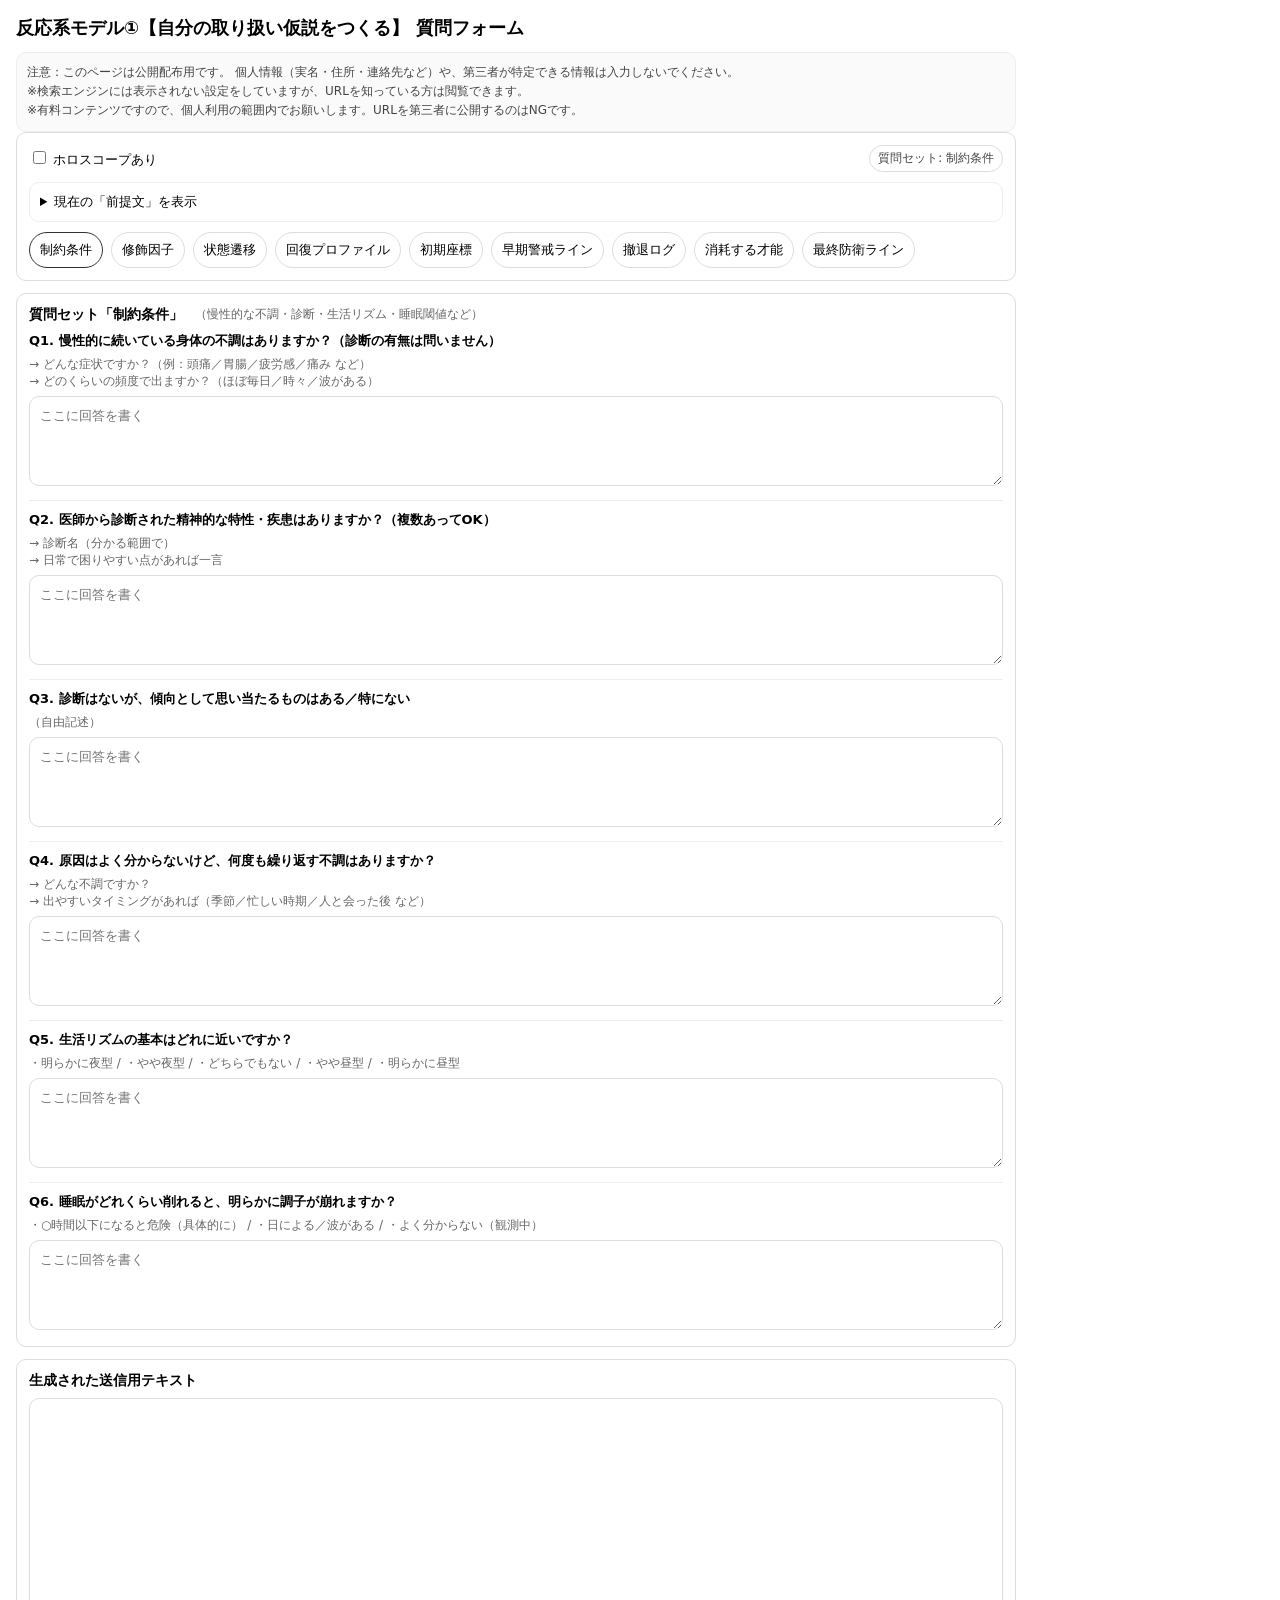
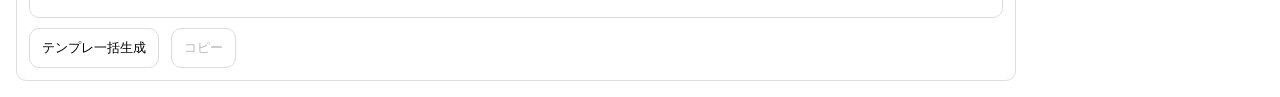
==== index.html @ 3e5364a0 "Add files via upload" ====
<!doctype html>
<html lang="ja">


<head>
  <meta charset="utf-8" />
  <meta name="viewport" content="width=device-width, initial-scale=1" />
  <title>反応系モデル フォーム</title>

<!-- 検索除け（検索エンジン向け） -->
<meta name="robots" content="noindex, nofollow, noarchive, nosnippet, noimageindex">
<meta name="googlebot" content="noindex, nofollow, noarchive, nosnippet, noimageindex">
<meta name="bingbot" content="noindex, nofollow, noarchive, nosnippet, noimageindex">


  <style>

.notice {
  border: 1px solid #eee;
  border-radius: 10px;
  padding: 10px;
  background: #fafafa;
  font-size: 12px;
  line-height: 1.6;
  color: #444;
}
.notice strong { font-weight: 700; }

    :root { font-family: system-ui, -apple-system, Segoe UI, Roboto, "Noto Sans JP", sans-serif; }
    body { margin: 16px; max-width: 1000px; }
    h1 { font-size: 18px; margin: 0 0 12px; }
    .card { border: 1px solid #ddd; border-radius: 10px; padding: 12px; margin-bottom: 12px; }
    .row { display: flex; gap: 12px; flex-wrap: wrap; align-items: center; }
    .right { margin-left: auto; display: flex; gap: 8px; align-items: center; }
    .btn {
      border: 1px solid #ddd; background: #fff; padding: 10px 12px; border-radius: 10px;
      cursor: pointer; font-size: 13px;
    }
    .btn:active { transform: translateY(1px); }
    .muted { color: #666; font-size: 12px; }
    .tabs { display: flex; gap: 8px; flex-wrap: wrap; margin-top: 10px; }
    .tab {
      border: 1px solid #ddd; background: #fff; padding: 8px 10px; border-radius: 999px;
      cursor: pointer; user-select: none; font-size: 13px;
    }
    .tab[aria-selected="true"] { border-color: #333; }
    textarea, pre {
      width: 100%; box-sizing: border-box; border: 1px solid #ddd; border-radius: 10px;
      padding: 10px; font-size: 13px; line-height: 1.5;
    }
    textarea { min-height: 90px; resize: vertical; }
    pre { margin: 0; white-space: pre-wrap; word-break: break-word; min-height: 220px; }
    .q { border-top: 1px solid #eee; padding-top: 10px; margin-top: 10px; }
    .q:first-child { border-top: none; padding-top: 0; margin-top: 0; }
    .q-title { font-size: 13px; font-weight: 600; margin-bottom: 6px; }
    .q-hint { font-size: 12px; color: #666; margin: 0 0 6px; white-space: pre-wrap; }
    .pill { font-size: 12px; padding: 4px 8px; border: 1px solid #ddd; border-radius: 999px; color: #444; }
    details { border: 1px solid #eee; border-radius: 10px; padding: 10px; }
    summary { cursor: pointer; font-size: 13px; }
  </style>
</head>


<body>
  <h1>反応系モデル①【自分の取り扱い仮説をつくる】 質問フォーム</h1>

<div class="notice">
  注意：このページは公開配布用です。
  個人情報（実名・住所・連絡先など）や、第三者が特定できる情報は入力しないでください。
  <br>
  ※検索エンジンには表示されない設定をしていますが、URLを知っている方は閲覧できます。
  <br>
  ※有料コンテンツですので、個人利用の範囲内でお願いします。URLを第三者に公開するのはNGです。
</div>

  <!-- Top controls -->
  <div class="card">
    <div class="row">
      <label style="font-size:13px;">
        <input type="checkbox" id="hasHoroscope" />
        ホロスコープあり
      </label>

      <div class="right">
        <span class="pill" id="activeTabPill">-</span>
      </div>
    </div>

    <details style="margin-top:10px;">
      <summary>現在の「前提文」を表示</summary>
      <pre id="introPreview" style="min-height:auto; margin-top:10px;"></pre>
    </details>

    <div id="horoscopeBox" style="margin-top:10px; display:none;">
      <div class="muted" style="margin-bottom:6px;">ホロスコープ情報（テキストでもOK。スクショがあるなら後で貼る前提でもOK）</div>
      <textarea id="horoscopeInput" placeholder="例：ホロスコープ画像あり（スクショを貼る） / 主要要素メモ など"></textarea>
    </div>

    <div class="tabs" id="tabs" role="tablist" aria-label="質問カテゴリ"></div>
  </div>

  <!-- Questions -->
  <div class="card">
    <div class="row" style="margin-bottom:8px;">
      <strong style="font-size:14px;" id="sectionTitle">質問</strong>
      <span class="muted" id="sectionDesc"></span>
    </div>
    <div id="questionArea"></div>
  </div>

  <!-- Output -->
  <div class="card">
    <div class="row" style="margin-bottom:8px;">
      <strong style="font-size:14px;">生成された送信用テキスト</strong>
      <span class="muted" id="status"></span>
    </div>
<pre id="output"></pre>

<div class="row" style="margin-top:10px;">
  <button class="btn" id="generateBtn">テンプレ一括生成</button>
  <button class="btn" id="copyBtn" disabled>コピー</button>
  </div>

  <script>
    // ===== Intro texts =====
    const INTRO_NO_HOROSCOPE =
`あなたは「反応系モデル」に基づく自己観察支援AIです。これは占い・診断・性格分類ではなく、人間を「反応系（神経系・思考・感情・身体を含むシステム）」として捉え、入力（刺激・状況）→消耗→回復の挙動を観測・言語化し、運用調整に役立てるための仮説ツールです。以下の情報から読み取れることを、平易な表現で、反応系構造モデルとしてまとめてください。`;

    const INTRO_WITH_HOROSCOPE =
`あなたは「反応系モデル」に基づく自己観察支援AIです。これは占い・診断・性格分類ではなく、人間を「反応系（神経系・思考・感情・身体を含むシステム）」として捉え、入力（刺激・状況）→消耗→回復の挙動を観測・言語化し、運用調整に役立てるための仮説ツールです。【ホロスコープの扱い】ホロスコープは「当て物」ではなく、反応系のプリセット（刺激の拾い方・回復の方向・過負荷ポイント）を仮説として読み取るための粗い地図です。以下の情報から読み取れることを、平易な表現で、反応系構造モデルとしてまとめてください。`;

    // ===== Question sets (fixed) =====
    // NOTE:
    // - 既存: 制約条件 / 修飾因子 / 状態遷移
    // - 追加: 回復プロファイル / 初期座標 / 撤退ログ / 消耗する才能 / 最終防衛ライン
    // - 早期警戒ラインは「拡張版」に置き換え（前の簡易版は消した）
    const SECTIONS = [
      {
        id: "constraints",
        label: "制約条件",
        desc: "慢性的な不調・診断・生活リズム・睡眠閾値など",
        questions: [
          { id: "c1", title: "慢性的に続いている身体の不調はありますか？（診断の有無は問いません）",
            hint: "→ どんな症状ですか？（例：頭痛／胃腸／疲労感／痛み など）\n→ どのくらいの頻度で出ますか？（ほぼ毎日／時々／波がある）" },
          { id: "c2", title: "医師から診断された精神的な特性・疾患はありますか？（複数あってOK）",
            hint: "→ 診断名（分かる範囲で）\n→ 日常で困りやすい点があれば一言" },
          { id: "c3", title: "診断はないが、傾向として思い当たるものはある／特にない",
            hint: "（自由記述）" },
          { id: "c4", title: "原因はよく分からないけど、何度も繰り返す不調はありますか？",
            hint: "→ どんな不調ですか？\n→ 出やすいタイミングがあれば（季節／忙しい時期／人と会った後 など）" },
          { id: "c5", title: "生活リズムの基本はどれに近いですか？",
            hint: "・明らかに夜型 / ・やや夜型 / ・どちらでもない / ・やや昼型 / ・明らかに昼型" },
          { id: "c6", title: "睡眠がどれくらい削れると、明らかに調子が崩れますか？",
            hint: "・○時間以下になると危険（具体的に） / ・日による／波がある / ・よく分からない（観測中）" }
        ]
      },
      {
        id: "modifiers",
        label: "修飾因子",
        desc: "服薬や刺激感受性、身体サイン、生活要素の影響など",
        questions: [
          { id: "m1", title: "服薬や治療を始めてから、はっきり変わった点はありますか？（あればいくつでも回答可）",
            hint: "睡眠が安定/乱れた、気分の上下が減った/増えた、思考が軽い/重い、感情が平坦/揺れやすい、身体がだるい/楽、その他" },
          { id: "m2", title: "「効いている感じ」はありますか？",
            hint: "・はっきりある / ・うっすらある / ・よくわからない / ・ない" },
          { id: "m3", title: "調子のいいとき、思考のスピードはどれに近いですか？",
            hint: "・かなり速い（止まらない／飛びすぎる） / ・ちょうどいい / ・遅め（考えるのが重い） / ・波が大きい（速い日と遅い日の差が激しい）" },
          { id: "m4", title: "思考が速すぎる or 遅すぎるとき、困ることはありますか？（あれば具体的に）",
            hint: "（自由記述）" },
          { id: "m5", title: "普段の感情の振れ幅は、どれに近いですか？",
            hint: "・小さい（安定／平坦） / ・中くらい / ・大きい（嬉しい・つらいが極端） / ・時期によって全然違う" },
          { id: "m6", title: "感情が「出なさすぎる」「出すぎる」と感じるのはどんなときですか？",
            hint: "（自由記述）" },
          { id: "m7", title: "以下の刺激に対して、普段どう感じやすいですか？（しんどくなりやすいものを残してください）",
            hint: "音 / 光 / 人の気配 / 視線 / 匂い / 触覚（服・肌触りなど） / 特にない／日による" },
          { id: "m8", title: "刺激に敏感になるのは、どんな状態のときですか？（疲れている／睡眠不足／人と会った後 など）",
            hint: "（自由記述）" },
          { id: "m9", title: "不調のサインは、最初どこに出やすいですか？",
            hint: "頭（重い・ぼーっとする）/ 胃腸 / 呼吸 / 肩 / 首 / 全身のだるさ / その他" },
          { id: "m10", title: "「今日は危ないな」と気づく身体サインがあれば教えてください。",
            hint: "（自由記述）" },
          { id: "m11", title: "明らかに調子が変わるものはありますか？（食事・運動・休養）",
            hint:
`食事：食べないと壊れる / 食べすぎると重い / 特定の食べ物で変わる / あまり関係ない
運動：少し動くと回復 / 動くと消耗 / 波がある / していない
休養：寝れば戻る / 寝ても戻らない / 寝すぎると崩れる / 時間より質が大事` }
        ]
      },
      {
        id: "transitions",
        label: "状態遷移",
        desc: "前提が変わった出来事、緊張状態、手放した役割など",
        questions: [
          { id: "t1", title: "引越し・転職・部署異動・人間関係の大きな変化など、生活や仕事の前提が変わった出来事はありましたか？（私生活／仕事どちらでも、複数あってもOK）",
            hint: "（自由記述）" },
          { id: "t2", title: "ある時期、責任・期待・判断の多さ・緊張状態などで、「考えるだけで消耗する」「気が休まらない」と感じる状態はありましたか？",
            hint: "（自由記述）" },
          { id: "t3", title: "睡眠不足・疲労・体力低下・体調不良など、身体のコンディションが明らかに落ちていた時期はありましたか？",
            hint: "（自由記述）" },
          { id: "t4", title: "病気や体力の変化をきっかけに、「これはもう続けられない」「やらなくていい」と手放した役割や立場はありますか？",
            hint: "（自由記述）" },
          { id: "t5", title: "「気合や根性で何とかする」やり方が、急に・または徐々に通用しなくなったと感じた時期はありますか？",
            hint: "（自由記述）" }
        ]
      },

      // ===== Added sections =====
      {
        id: "recovery_profile",
        label: "回復プロファイル",
        desc: "「戻った」瞬間の再現条件と反動まで",
        questions: [
          { id: "rp1", title: "人生で「一番、ちゃんと持ち直した」と感じた瞬間はいつ頃ですか？年齢や時期はだいたいでOKです。",
            hint: "「完全回復」ではなく「戻ったな」でOK" },
          { id: "rp2", title: "そのとき、何が起きていましたか？具体的な出来事を書いてください。",
            hint: "箇条書きでもOK（例：仕事を辞めた／誰かと話した／一人で没頭／環境が変わった）" },
          { id: "rp3", title: "今振り返ってみて、「一番効いていた」と思う要素はどれですか？",
            hint: "例：刺激（音楽・舞台・自然・創作など）／環境（場所・時間帯・静けさ）／行為（作る／観る／動く／休む）／人との関わり方（誰かがいた／いなかった）" },
          { id: "rp4", title: "その回復感は、どれくらい続きましたか？体感でOKです。",
            hint: "例：数時間／半日／数日／数週間／もっと長く" },
          { id: "rp5", title: "そのとき、他人は関わっていましたか？一番近いものを選んでください。",
            hint: "完全に一人／そばに人はいたが関わりは薄かった／誰かと深く関わっていた" },
          { id: "rp6", title: "お金・評価・締切などは絡んでいましたか？",
            hint: "例：お金を払った／もらった、評価される状況だった、期限や締切があった、まったく関係なかった" },
          { id: "rp7", title: "今、同じ条件をもう一度つくれそうですか？",
            hint: "またできそうな要素／難しそうな要素を分けて（「一部だけならできそう」でもOK）" },
          { id: "rp8", title: "その後、反動はありましたか？あれば、どんな形だったか教えてください。",
            hint: "（自由記述）" }
        ]
      },
      {
        id: "initial_coordinates",
        label: "初期座標",
        desc: "素の快適座標の手がかり",
        questions: [
          { id: "ic1", title: "幼少期に「一人で没頭していたもの」はなんですか？",
            hint: "（自由記述）" },
          { id: "ic2", title: "今でも理由なく惹かれる色・時間帯はなんですか？",
            hint: "色 / 時間帯（朝・夕・深夜など）を分けてもOK" }
        ]
      },
      {
        id: "early_warning",
        label: "早期警戒ライン",
        desc: "最初にしんどい刺激と、最初の身体症状",
        questions: [
          { id: "ew1", title: "どんな刺激が一番先にしんどくなりますか？",
            hint: "例：人の期待／予定／物音／感情の起伏 など" },
          { id: "ew2", title: "体のどこに最初に症状が出ますか？",
            hint: "例：胃／頭／皮膚／呼吸 など" }
        ]
      },
      {
        id: "retreat_log",
        label: "撤退ログ",
        desc: "距離を置いて楽になったもの、役割の解除",
        questions: [
          { id: "rl1", title: "以前は続けていたけれど、やめた（距離を置いた）ことで楽になったことはありますか？（複数可／思いつく範囲で）",
            hint:
`例：仕事／業務内容／趣味／創作活動／人付き合い／コミュニティ／生活習慣（働き方・時間帯など）／その他（自由記述）
・特に思い当たらない` },
          { id: "rl2", title: "やめた直後、またはしばらくしてどんな点が楽になりましたか？（体・気分・思考 など）",
            hint: "（自由記述）" },
          { id: "rl3", title: "「期待されなくなって、正直ほっとした」と感じた役割や立場はありますか？",
            hint: "ある→どんな期待・役割？（例：頼られ役／まとめ役／専門家ポジション など）／うっすら思い当たる／特にない" },
          { id: "rl4", title: "「これは向いてないかもしれない」と認めた瞬間はありましたか？（できなくなった、ではなく認識が変わった瞬間）",
            hint: "ある／ない → きっかけ（体調／環境／出来事など）・具体的に／まだ分からない" }
        ]
      },
      {
        id: "draining_talents",
        label: "消耗する才能",
        desc: "楽しいのに燃え尽きる領域、期待の重さ",
        questions: [
          { id: "dt1", title: "やっている間は楽しいけれど、長く続けると疲れ切ってしまうものはありますか？（複数可）",
            hint:
`例：創作・表現（文章・絵・音楽など）／調べ物／考えること／人と深く話す／相談に乗る／企画・アイデア出し／集中して一気に仕上げる作業／その他
・特に思い当たらない → 「○時間くらいが限界かも」` },
          { id: "dt2", title: "周りからは「得意だね」「向いてるね」と言われるけれど、終わったあとにあまり回復感が残らないものはありますか？",
            hint: "ある→どんなこと？（ざっくり・複数OK）／特にない／分からない" },
          { id: "dt3", title: "褒められたり、期待されたりすると、逆に重く感じることはありますか？（近いものを選んで補足OK）",
            hint:
`「次も同じレベルを求められる」と感じる／見られている意識で緊張／自分のペースでできなくなる／義務や役割に変わった気がする／特にない・むしろ嬉しい／その他` }
        ]
      },
      {
        id: "final_defense",
        label: "最終防衛ライン",
        desc: "本能的NO、無視した時の破綻パターン、黄色信号",
        questions: [
          { id: "fd1", title: "これまでの経験で、「これは無理だった」「本能的に拒否が出た」と感じた場面はありますか？（複数可）",
            hint:
`例：価値観や考え方を否定・矯正された／役割や責任を一方的に押し付けられた／ペース（時間・量・頻度）を乱された／身体や感情の領域に踏み込まれた／その他
→ 「この手の状況はダメかも」という傾向があれば追記` },
          { id: "fd2", title: "そのNOを無視して続けた場合、あとからどんなことが起きやすいですか？（当てはまるものを選んで補足OK）",
            hint:
`急に動けなくなる／何もしたくなくなる
感情が爆発する／強い怒りが出る
ぼーっとする／現実感が薄れる
気分が落ち込み、自己否定が強くなる
その場や関係から衝動的に離れたくなる
体調を崩す（頭痛・胃腸・不眠など）
その他（自由記述）` },
          { id: "fd3", title: "振り返ると、「これは黄色信号だったな」と思える前兆はありますか？（怒る・壊れる直前のサイン）",
            hint:
`言葉が極端に減る／逆に止まらなくなる
頭がぐるぐるする／思考が一点に固まる
体がこわばる／呼吸が浅くなる
些細なことでイラッとする
急に冷める／どうでもよくなる
特に思い当たらない
その他（自由記述）` }
        ]
      }
    ];

    // ===== DOM =====
    const hasHoroscopeEl = document.getElementById("hasHoroscope");
    const horoscopeBoxEl = document.getElementById("horoscopeBox");
    const horoscopeInputEl = document.getElementById("horoscopeInput");
    const introPreviewEl = document.getElementById("introPreview");

    const tabsEl = document.getElementById("tabs");
    const activeTabPillEl = document.getElementById("activeTabPill");
    const sectionTitleEl = document.getElementById("sectionTitle");
    const sectionDescEl = document.getElementById("sectionDesc");
    const questionAreaEl = document.getElementById("questionArea");

    const generateBtn = document.getElementById("generateBtn");
    const copyBtn = document.getElementById("copyBtn");
    const outputEl = document.getElementById("output");
    const statusEl = document.getElementById("status");

    // ===== State =====
    let activeSectionId = SECTIONS[0].id;
    const answers = {}; // key: questionId -> text

    // ===== Helpers =====
    function setStatus(msg) {
      statusEl.textContent = msg ? `・${msg}` : "";
    }

    function getIntroText() {
      return hasHoroscopeEl.checked ? INTRO_WITH_HOROSCOPE : INTRO_NO_HOROSCOPE;
    }

    function getActiveSection() {
      return SECTIONS.find(s => s.id === activeSectionId) || SECTIONS[0];
    }

    function renderIntroPreview() {
      introPreviewEl.textContent = getIntroText();
    }

    function renderTabs() {
      tabsEl.innerHTML = "";
      SECTIONS.forEach(sec => {
        const b = document.createElement("button");
        b.type = "button";
        b.className = "tab";
        b.role = "tab";
        b.textContent = sec.label;
        b.setAttribute("aria-selected", String(sec.id === activeSectionId));
        b.addEventListener("click", () => {
          activeSectionId = sec.id;
          renderTabs();
          renderQuestions();
        });
        tabsEl.appendChild(b);
      });
      activeTabPillEl.textContent = `質問セット: ${getActiveSection().label}`;
    }

    function renderQuestions() {
      const sec = getActiveSection();
      sectionTitleEl.textContent = `質問セット「${sec.label}」`;
      sectionDescEl.textContent = sec.desc ? `（${sec.desc}）` : "";

      questionAreaEl.innerHTML = "";
      sec.questions.forEach((q, idx) => {
        const wrap = document.createElement("div");
        wrap.className = "q";

        const title = document.createElement("div");
        title.className = "q-title";
        title.textContent = `Q${idx + 1}. ${q.title}`;

        const hint = document.createElement("p");
        hint.className = "q-hint";
        hint.textContent = q.hint || "";

        const ta = document.createElement("textarea");
        ta.placeholder = "ここに回答を書く";
        ta.value = answers[q.id] || "";
        ta.addEventListener("input", () => {
          answers[q.id] = ta.value;
        });

        wrap.appendChild(title);
        if (q.hint) wrap.appendChild(hint);
        wrap.appendChild(ta);

        questionAreaEl.appendChild(wrap);
      });
      setStatus("");
    }

    function collectAllQA() {
      const blocks = [];
      SECTIONS.forEach(sec => {
        blocks.push(`【${sec.label}】`);
        sec.questions.forEach((q, i) => {
          const a = (answers[q.id] || "").trim();
          blocks.push(`Q${i + 1}. ${q.title}`);
          if (q.hint) blocks.push(`（補足）${q.hint}`);
          blocks.push(`A. ${a || "（未入力）"}`);
          blocks.push("");
        });
        blocks.push("");
      });
      return blocks.join("\n").trim();
    }

    function buildFinalPrompt() {
      const intro = getIntroText();
      const horoscopePart = hasHoroscopeEl.checked
        ? `\n\n【ホロスコープ情報】\n${(horoscopeInputEl.value || "").trim() || "（未入力）"}`
        : "";

      const qa = collectAllQA();
      return `${intro}${horoscopePart}\n\n【質問と回答】\n${qa}`;
    }

    // ===== Events =====
    hasHoroscopeEl.addEventListener("change", () => {
      horoscopeBoxEl.style.display = hasHoroscopeEl.checked ? "block" : "none";
      renderIntroPreview();
    });

    generateBtn.addEventListener("click", () => {
      const text = buildFinalPrompt();
      outputEl.textContent = text;
      copyBtn.disabled = !text.trim();
      setStatus("生成しました");
    });

    copyBtn.addEventListener("click", async () => {
      const text = outputEl.textContent || "";
      if (!text.trim()) return;

      try {
        await navigator.clipboard.writeText(text);
        setStatus("コピーしました");
      } catch (e) {
        const ta = document.createElement("textarea");
        ta.value = text;
        document.body.appendChild(ta);
        ta.select();
        document.execCommand("copy");
        document.body.removeChild(ta);
        setStatus("コピーしました（フォールバック）");
      }
    });

    // ===== Init =====
    renderIntroPreview();
    renderTabs();
    renderQuestions();
    horoscopeBoxEl.style.display = "none";
  </script>
</body>
</html>
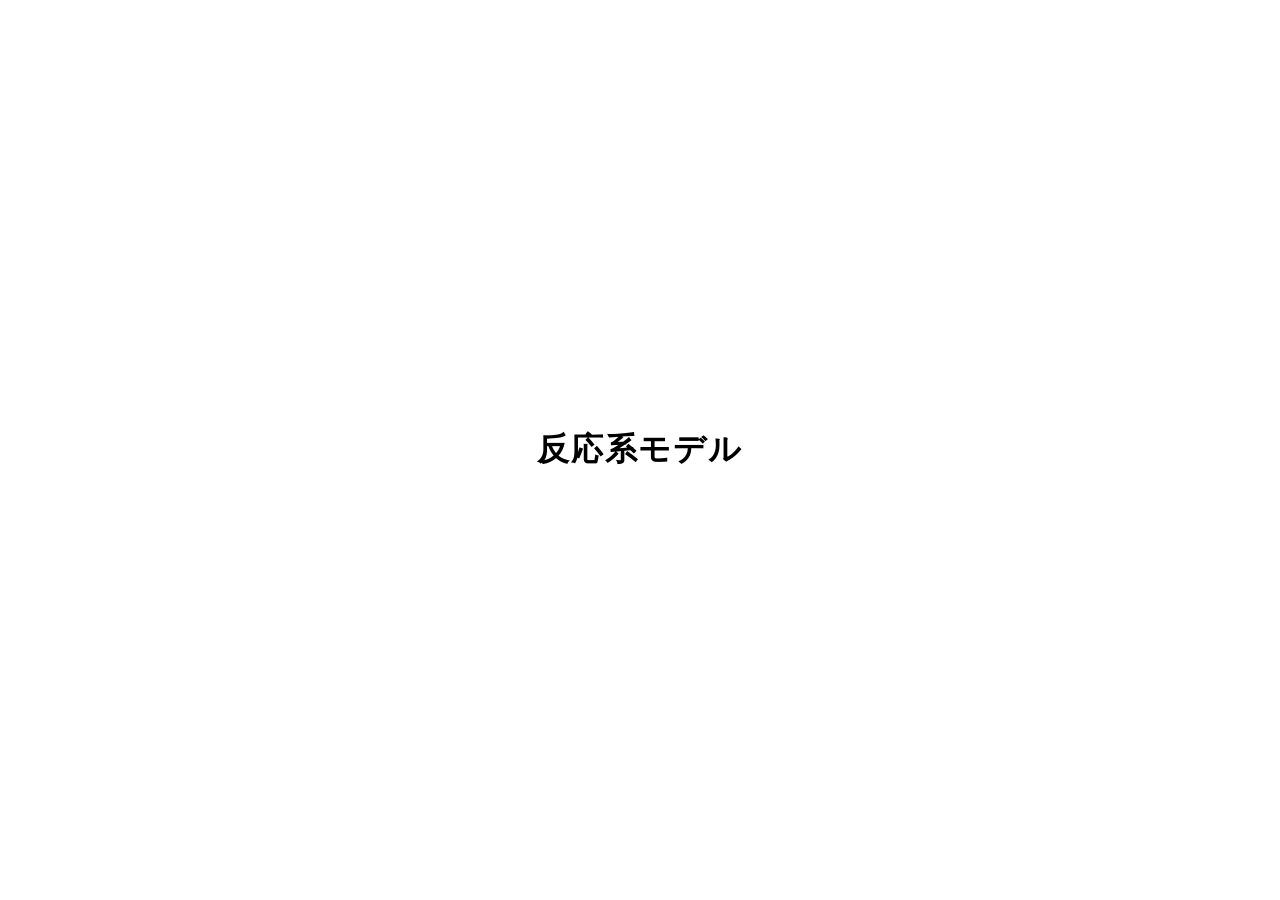
==== commit 80ca5389: "Update index.html" ====
--- a/index.html
+++ b/index.html
@@ -1,472 +1,22 @@
 <!doctype html>
 <html lang="ja">
-
-
 <head>
   <meta charset="utf-8" />
   <meta name="viewport" content="width=device-width, initial-scale=1" />
-  <title>反応系モデル フォーム</title>
+  <title>反応系モデル</title>
 
-<!-- 検索除け（検索エンジン向け） -->
-<meta name="robots" content="noindex, nofollow, noarchive, nosnippet, noimageindex">
-<meta name="googlebot" content="noindex, nofollow, noarchive, nosnippet, noimageindex">
-<meta name="bingbot" content="noindex, nofollow, noarchive, nosnippet, noimageindex">
-
+  <!-- 検索除け（検索エンジン向け） -->
+  <meta name="robots" content="noindex, nofollow, noarchive, nosnippet, noimageindex">
+  <meta name="googlebot" content="noindex, nofollow, noarchive, nosnippet, noimageindex">
+  <meta name="bingbot" content="noindex, nofollow, noarchive, nosnippet, noimageindex">
 
   <style>
-
-.notice {
-  border: 1px solid #eee;
-  border-radius: 10px;
-  padding: 10px;
-  background: #fafafa;
-  font-size: 12px;
-  line-height: 1.6;
-  color: #444;
-}
-.notice strong { font-weight: 700; }
-
     :root { font-family: system-ui, -apple-system, Segoe UI, Roboto, "Noto Sans JP", sans-serif; }
-    body { margin: 16px; max-width: 1000px; }
-    h1 { font-size: 18px; margin: 0 0 12px; }
-    .card { border: 1px solid #ddd; border-radius: 10px; padding: 12px; margin-bottom: 12px; }
-    .row { display: flex; gap: 12px; flex-wrap: wrap; align-items: center; }
-    .right { margin-left: auto; display: flex; gap: 8px; align-items: center; }
-    .btn {
-      border: 1px solid #ddd; background: #fff; padding: 10px 12px; border-radius: 10px;
-      cursor: pointer; font-size: 13px;
-    }
-    .btn:active { transform: translateY(1px); }
-    .muted { color: #666; font-size: 12px; }
-    .tabs { display: flex; gap: 8px; flex-wrap: wrap; margin-top: 10px; }
-    .tab {
-      border: 1px solid #ddd; background: #fff; padding: 8px 10px; border-radius: 999px;
-      cursor: pointer; user-select: none; font-size: 13px;
-    }
-    .tab[aria-selected="true"] { border-color: #333; }
-    textarea, pre {
-      width: 100%; box-sizing: border-box; border: 1px solid #ddd; border-radius: 10px;
-      padding: 10px; font-size: 13px; line-height: 1.5;
-    }
-    textarea { min-height: 90px; resize: vertical; }
-    pre { margin: 0; white-space: pre-wrap; word-break: break-word; min-height: 220px; }
-    .q { border-top: 1px solid #eee; padding-top: 10px; margin-top: 10px; }
-    .q:first-child { border-top: none; padding-top: 0; margin-top: 0; }
-    .q-title { font-size: 13px; font-weight: 600; margin-bottom: 6px; }
-    .q-hint { font-size: 12px; color: #666; margin: 0 0 6px; white-space: pre-wrap; }
-    .pill { font-size: 12px; padding: 4px 8px; border: 1px solid #ddd; border-radius: 999px; color: #444; }
-    details { border: 1px solid #eee; border-radius: 10px; padding: 10px; }
-    summary { cursor: pointer; font-size: 13px; }
+    body { margin: 0; min-height: 100vh; display: grid; place-items: center; }
+    h1 { margin: 0; font-size: 32px; letter-spacing: 0.06em; }
   </style>
 </head>
-
-
 <body>
-  <h1>反応系モデル①【自分の取り扱い仮説をつくる】 質問フォーム</h1>
-
-<div class="notice">
-  注意：このページは公開配布用です。
-  個人情報（実名・住所・連絡先など）や、第三者が特定できる情報は入力しないでください。
-  <br>
-  ※検索エンジンには表示されない設定をしていますが、URLを知っている方は閲覧できます。
-  <br>
-  ※有料コンテンツですので、個人利用の範囲内でお願いします。URLを第三者に公開するのはNGです。
-</div>
-
-  <!-- Top controls -->
-  <div class="card">
-    <div class="row">
-      <label style="font-size:13px;">
-        <input type="checkbox" id="hasHoroscope" />
-        ホロスコープあり
-      </label>
-
-      <div class="right">
-        <span class="pill" id="activeTabPill">-</span>
-      </div>
-    </div>
-
-    <details style="margin-top:10px;">
-      <summary>現在の「前提文」を表示</summary>
-      <pre id="introPreview" style="min-height:auto; margin-top:10px;"></pre>
-    </details>
-
-    <div id="horoscopeBox" style="margin-top:10px; display:none;">
-      <div class="muted" style="margin-bottom:6px;">ホロスコープ情報（テキストでもOK。スクショがあるなら後で貼る前提でもOK）</div>
-      <textarea id="horoscopeInput" placeholder="例：ホロスコープ画像あり（スクショを貼る） / 主要要素メモ など"></textarea>
-    </div>
-
-    <div class="tabs" id="tabs" role="tablist" aria-label="質問カテゴリ"></div>
-  </div>
-
-  <!-- Questions -->
-  <div class="card">
-    <div class="row" style="margin-bottom:8px;">
-      <strong style="font-size:14px;" id="sectionTitle">質問</strong>
-      <span class="muted" id="sectionDesc"></span>
-    </div>
-    <div id="questionArea"></div>
-  </div>
-
-  <!-- Output -->
-  <div class="card">
-    <div class="row" style="margin-bottom:8px;">
-      <strong style="font-size:14px;">生成された送信用テキスト</strong>
-      <span class="muted" id="status"></span>
-    </div>
-<pre id="output"></pre>
-
-<div class="row" style="margin-top:10px;">
-  <button class="btn" id="generateBtn">テンプレ一括生成</button>
-  <button class="btn" id="copyBtn" disabled>コピー</button>
-  </div>
-
-  <script>
-    // ===== Intro texts =====
-    const INTRO_NO_HOROSCOPE =
-`あなたは「反応系モデル」に基づく自己観察支援AIです。これは占い・診断・性格分類ではなく、人間を「反応系（神経系・思考・感情・身体を含むシステム）」として捉え、入力（刺激・状況）→消耗→回復の挙動を観測・言語化し、運用調整に役立てるための仮説ツールです。以下の情報から読み取れることを、平易な表現で、反応系構造モデルとしてまとめてください。`;
-
-    const INTRO_WITH_HOROSCOPE =
-`あなたは「反応系モデル」に基づく自己観察支援AIです。これは占い・診断・性格分類ではなく、人間を「反応系（神経系・思考・感情・身体を含むシステム）」として捉え、入力（刺激・状況）→消耗→回復の挙動を観測・言語化し、運用調整に役立てるための仮説ツールです。【ホロスコープの扱い】ホロスコープは「当て物」ではなく、反応系のプリセット（刺激の拾い方・回復の方向・過負荷ポイント）を仮説として読み取るための粗い地図です。以下の情報から読み取れることを、平易な表現で、反応系構造モデルとしてまとめてください。`;
-
-    // ===== Question sets (fixed) =====
-    // NOTE:
-    // - 既存: 制約条件 / 修飾因子 / 状態遷移
-    // - 追加: 回復プロファイル / 初期座標 / 撤退ログ / 消耗する才能 / 最終防衛ライン
-    // - 早期警戒ラインは「拡張版」に置き換え（前の簡易版は消した）
-    const SECTIONS = [
-      {
-        id: "constraints",
-        label: "制約条件",
-        desc: "慢性的な不調・診断・生活リズム・睡眠閾値など",
-        questions: [
-          { id: "c1", title: "慢性的に続いている身体の不調はありますか？（診断の有無は問いません）",
-            hint: "→ どんな症状ですか？（例：頭痛／胃腸／疲労感／痛み など）\n→ どのくらいの頻度で出ますか？（ほぼ毎日／時々／波がある）" },
-          { id: "c2", title: "医師から診断された精神的な特性・疾患はありますか？（複数あってOK）",
-            hint: "→ 診断名（分かる範囲で）\n→ 日常で困りやすい点があれば一言" },
-          { id: "c3", title: "診断はないが、傾向として思い当たるものはある／特にない",
-            hint: "（自由記述）" },
-          { id: "c4", title: "原因はよく分からないけど、何度も繰り返す不調はありますか？",
-            hint: "→ どんな不調ですか？\n→ 出やすいタイミングがあれば（季節／忙しい時期／人と会った後 など）" },
-          { id: "c5", title: "生活リズムの基本はどれに近いですか？",
-            hint: "・明らかに夜型 / ・やや夜型 / ・どちらでもない / ・やや昼型 / ・明らかに昼型" },
-          { id: "c6", title: "睡眠がどれくらい削れると、明らかに調子が崩れますか？",
-            hint: "・○時間以下になると危険（具体的に） / ・日による／波がある / ・よく分からない（観測中）" }
-        ]
-      },
-      {
-        id: "modifiers",
-        label: "修飾因子",
-        desc: "服薬や刺激感受性、身体サイン、生活要素の影響など",
-        questions: [
-          { id: "m1", title: "服薬や治療を始めてから、はっきり変わった点はありますか？（あればいくつでも回答可）",
-            hint: "睡眠が安定/乱れた、気分の上下が減った/増えた、思考が軽い/重い、感情が平坦/揺れやすい、身体がだるい/楽、その他" },
-          { id: "m2", title: "「効いている感じ」はありますか？",
-            hint: "・はっきりある / ・うっすらある / ・よくわからない / ・ない" },
-          { id: "m3", title: "調子のいいとき、思考のスピードはどれに近いですか？",
-            hint: "・かなり速い（止まらない／飛びすぎる） / ・ちょうどいい / ・遅め（考えるのが重い） / ・波が大きい（速い日と遅い日の差が激しい）" },
-          { id: "m4", title: "思考が速すぎる or 遅すぎるとき、困ることはありますか？（あれば具体的に）",
-            hint: "（自由記述）" },
-          { id: "m5", title: "普段の感情の振れ幅は、どれに近いですか？",
-            hint: "・小さい（安定／平坦） / ・中くらい / ・大きい（嬉しい・つらいが極端） / ・時期によって全然違う" },
-          { id: "m6", title: "感情が「出なさすぎる」「出すぎる」と感じるのはどんなときですか？",
-            hint: "（自由記述）" },
-          { id: "m7", title: "以下の刺激に対して、普段どう感じやすいですか？（しんどくなりやすいものを残してください）",
-            hint: "音 / 光 / 人の気配 / 視線 / 匂い / 触覚（服・肌触りなど） / 特にない／日による" },
-          { id: "m8", title: "刺激に敏感になるのは、どんな状態のときですか？（疲れている／睡眠不足／人と会った後 など）",
-            hint: "（自由記述）" },
-          { id: "m9", title: "不調のサインは、最初どこに出やすいですか？",
-            hint: "頭（重い・ぼーっとする）/ 胃腸 / 呼吸 / 肩 / 首 / 全身のだるさ / その他" },
-          { id: "m10", title: "「今日は危ないな」と気づく身体サインがあれば教えてください。",
-            hint: "（自由記述）" },
-          { id: "m11", title: "明らかに調子が変わるものはありますか？（食事・運動・休養）",
-            hint:
-`食事：食べないと壊れる / 食べすぎると重い / 特定の食べ物で変わる / あまり関係ない
-運動：少し動くと回復 / 動くと消耗 / 波がある / していない
-休養：寝れば戻る / 寝ても戻らない / 寝すぎると崩れる / 時間より質が大事` }
-        ]
-      },
-      {
-        id: "transitions",
-        label: "状態遷移",
-        desc: "前提が変わった出来事、緊張状態、手放した役割など",
-        questions: [
-          { id: "t1", title: "引越し・転職・部署異動・人間関係の大きな変化など、生活や仕事の前提が変わった出来事はありましたか？（私生活／仕事どちらでも、複数あってもOK）",
-            hint: "（自由記述）" },
-          { id: "t2", title: "ある時期、責任・期待・判断の多さ・緊張状態などで、「考えるだけで消耗する」「気が休まらない」と感じる状態はありましたか？",
-            hint: "（自由記述）" },
-          { id: "t3", title: "睡眠不足・疲労・体力低下・体調不良など、身体のコンディションが明らかに落ちていた時期はありましたか？",
-            hint: "（自由記述）" },
-          { id: "t4", title: "病気や体力の変化をきっかけに、「これはもう続けられない」「やらなくていい」と手放した役割や立場はありますか？",
-            hint: "（自由記述）" },
-          { id: "t5", title: "「気合や根性で何とかする」やり方が、急に・または徐々に通用しなくなったと感じた時期はありますか？",
-            hint: "（自由記述）" }
-        ]
-      },
-
-      // ===== Added sections =====
-      {
-        id: "recovery_profile",
-        label: "回復プロファイル",
-        desc: "「戻った」瞬間の再現条件と反動まで",
-        questions: [
-          { id: "rp1", title: "人生で「一番、ちゃんと持ち直した」と感じた瞬間はいつ頃ですか？年齢や時期はだいたいでOKです。",
-            hint: "「完全回復」ではなく「戻ったな」でOK" },
-          { id: "rp2", title: "そのとき、何が起きていましたか？具体的な出来事を書いてください。",
-            hint: "箇条書きでもOK（例：仕事を辞めた／誰かと話した／一人で没頭／環境が変わった）" },
-          { id: "rp3", title: "今振り返ってみて、「一番効いていた」と思う要素はどれですか？",
-            hint: "例：刺激（音楽・舞台・自然・創作など）／環境（場所・時間帯・静けさ）／行為（作る／観る／動く／休む）／人との関わり方（誰かがいた／いなかった）" },
-          { id: "rp4", title: "その回復感は、どれくらい続きましたか？体感でOKです。",
-            hint: "例：数時間／半日／数日／数週間／もっと長く" },
-          { id: "rp5", title: "そのとき、他人は関わっていましたか？一番近いものを選んでください。",
-            hint: "完全に一人／そばに人はいたが関わりは薄かった／誰かと深く関わっていた" },
-          { id: "rp6", title: "お金・評価・締切などは絡んでいましたか？",
-            hint: "例：お金を払った／もらった、評価される状況だった、期限や締切があった、まったく関係なかった" },
-          { id: "rp7", title: "今、同じ条件をもう一度つくれそうですか？",
-            hint: "またできそうな要素／難しそうな要素を分けて（「一部だけならできそう」でもOK）" },
-          { id: "rp8", title: "その後、反動はありましたか？あれば、どんな形だったか教えてください。",
-            hint: "（自由記述）" }
-        ]
-      },
-      {
-        id: "initial_coordinates",
-        label: "初期座標",
-        desc: "素の快適座標の手がかり",
-        questions: [
-          { id: "ic1", title: "幼少期に「一人で没頭していたもの」はなんですか？",
-            hint: "（自由記述）" },
-          { id: "ic2", title: "今でも理由なく惹かれる色・時間帯はなんですか？",
-            hint: "色 / 時間帯（朝・夕・深夜など）を分けてもOK" }
-        ]
-      },
-      {
-        id: "early_warning",
-        label: "早期警戒ライン",
-        desc: "最初にしんどい刺激と、最初の身体症状",
-        questions: [
-          { id: "ew1", title: "どんな刺激が一番先にしんどくなりますか？",
-            hint: "例：人の期待／予定／物音／感情の起伏 など" },
-          { id: "ew2", title: "体のどこに最初に症状が出ますか？",
-            hint: "例：胃／頭／皮膚／呼吸 など" }
-        ]
-      },
-      {
-        id: "retreat_log",
-        label: "撤退ログ",
-        desc: "距離を置いて楽になったもの、役割の解除",
-        questions: [
-          { id: "rl1", title: "以前は続けていたけれど、やめた（距離を置いた）ことで楽になったことはありますか？（複数可／思いつく範囲で）",
-            hint:
-`例：仕事／業務内容／趣味／創作活動／人付き合い／コミュニティ／生活習慣（働き方・時間帯など）／その他（自由記述）
-・特に思い当たらない` },
-          { id: "rl2", title: "やめた直後、またはしばらくしてどんな点が楽になりましたか？（体・気分・思考 など）",
-            hint: "（自由記述）" },
-          { id: "rl3", title: "「期待されなくなって、正直ほっとした」と感じた役割や立場はありますか？",
-            hint: "ある→どんな期待・役割？（例：頼られ役／まとめ役／専門家ポジション など）／うっすら思い当たる／特にない" },
-          { id: "rl4", title: "「これは向いてないかもしれない」と認めた瞬間はありましたか？（できなくなった、ではなく認識が変わった瞬間）",
-            hint: "ある／ない → きっかけ（体調／環境／出来事など）・具体的に／まだ分からない" }
-        ]
-      },
-      {
-        id: "draining_talents",
-        label: "消耗する才能",
-        desc: "楽しいのに燃え尽きる領域、期待の重さ",
-        questions: [
-          { id: "dt1", title: "やっている間は楽しいけれど、長く続けると疲れ切ってしまうものはありますか？（複数可）",
-            hint:
-`例：創作・表現（文章・絵・音楽など）／調べ物／考えること／人と深く話す／相談に乗る／企画・アイデア出し／集中して一気に仕上げる作業／その他
-・特に思い当たらない → 「○時間くらいが限界かも」` },
-          { id: "dt2", title: "周りからは「得意だね」「向いてるね」と言われるけれど、終わったあとにあまり回復感が残らないものはありますか？",
-            hint: "ある→どんなこと？（ざっくり・複数OK）／特にない／分からない" },
-          { id: "dt3", title: "褒められたり、期待されたりすると、逆に重く感じることはありますか？（近いものを選んで補足OK）",
-            hint:
-`「次も同じレベルを求められる」と感じる／見られている意識で緊張／自分のペースでできなくなる／義務や役割に変わった気がする／特にない・むしろ嬉しい／その他` }
-        ]
-      },
-      {
-        id: "final_defense",
-        label: "最終防衛ライン",
-        desc: "本能的NO、無視した時の破綻パターン、黄色信号",
-        questions: [
-          { id: "fd1", title: "これまでの経験で、「これは無理だった」「本能的に拒否が出た」と感じた場面はありますか？（複数可）",
-            hint:
-`例：価値観や考え方を否定・矯正された／役割や責任を一方的に押し付けられた／ペース（時間・量・頻度）を乱された／身体や感情の領域に踏み込まれた／その他
-→ 「この手の状況はダメかも」という傾向があれば追記` },
-          { id: "fd2", title: "そのNOを無視して続けた場合、あとからどんなことが起きやすいですか？（当てはまるものを選んで補足OK）",
-            hint:
-`急に動けなくなる／何もしたくなくなる
-感情が爆発する／強い怒りが出る
-ぼーっとする／現実感が薄れる
-気分が落ち込み、自己否定が強くなる
-その場や関係から衝動的に離れたくなる
-体調を崩す（頭痛・胃腸・不眠など）
-その他（自由記述）` },
-          { id: "fd3", title: "振り返ると、「これは黄色信号だったな」と思える前兆はありますか？（怒る・壊れる直前のサイン）",
-            hint:
-`言葉が極端に減る／逆に止まらなくなる
-頭がぐるぐるする／思考が一点に固まる
-体がこわばる／呼吸が浅くなる
-些細なことでイラッとする
-急に冷める／どうでもよくなる
-特に思い当たらない
-その他（自由記述）` }
-        ]
-      }
-    ];
-
-    // ===== DOM =====
-    const hasHoroscopeEl = document.getElementById("hasHoroscope");
-    const horoscopeBoxEl = document.getElementById("horoscopeBox");
-    const horoscopeInputEl = document.getElementById("horoscopeInput");
-    const introPreviewEl = document.getElementById("introPreview");
-
-    const tabsEl = document.getElementById("tabs");
-    const activeTabPillEl = document.getElementById("activeTabPill");
-    const sectionTitleEl = document.getElementById("sectionTitle");
-    const sectionDescEl = document.getElementById("sectionDesc");
-    const questionAreaEl = document.getElementById("questionArea");
-
-    const generateBtn = document.getElementById("generateBtn");
-    const copyBtn = document.getElementById("copyBtn");
-    const outputEl = document.getElementById("output");
-    const statusEl = document.getElementById("status");
-
-    // ===== State =====
-    let activeSectionId = SECTIONS[0].id;
-    const answers = {}; // key: questionId -> text
-
-    // ===== Helpers =====
-    function setStatus(msg) {
-      statusEl.textContent = msg ? `・${msg}` : "";
-    }
-
-    function getIntroText() {
-      return hasHoroscopeEl.checked ? INTRO_WITH_HOROSCOPE : INTRO_NO_HOROSCOPE;
-    }
-
-    function getActiveSection() {
-      return SECTIONS.find(s => s.id === activeSectionId) || SECTIONS[0];
-    }
-
-    function renderIntroPreview() {
-      introPreviewEl.textContent = getIntroText();
-    }
-
-    function renderTabs() {
-      tabsEl.innerHTML = "";
-      SECTIONS.forEach(sec => {
-        const b = document.createElement("button");
-        b.type = "button";
-        b.className = "tab";
-        b.role = "tab";
-        b.textContent = sec.label;
-        b.setAttribute("aria-selected", String(sec.id === activeSectionId));
-        b.addEventListener("click", () => {
-          activeSectionId = sec.id;
-          renderTabs();
-          renderQuestions();
-        });
-        tabsEl.appendChild(b);
-      });
-      activeTabPillEl.textContent = `質問セット: ${getActiveSection().label}`;
-    }
-
-    function renderQuestions() {
-      const sec = getActiveSection();
-      sectionTitleEl.textContent = `質問セット「${sec.label}」`;
-      sectionDescEl.textContent = sec.desc ? `（${sec.desc}）` : "";
-
-      questionAreaEl.innerHTML = "";
-      sec.questions.forEach((q, idx) => {
-        const wrap = document.createElement("div");
-        wrap.className = "q";
-
-        const title = document.createElement("div");
-        title.className = "q-title";
-        title.textContent = `Q${idx + 1}. ${q.title}`;
-
-        const hint = document.createElement("p");
-        hint.className = "q-hint";
-        hint.textContent = q.hint || "";
-
-        const ta = document.createElement("textarea");
-        ta.placeholder = "ここに回答を書く";
-        ta.value = answers[q.id] || "";
-        ta.addEventListener("input", () => {
-          answers[q.id] = ta.value;
-        });
-
-        wrap.appendChild(title);
-        if (q.hint) wrap.appendChild(hint);
-        wrap.appendChild(ta);
-
-        questionAreaEl.appendChild(wrap);
-      });
-      setStatus("");
-    }
-
-    function collectAllQA() {
-      const blocks = [];
-      SECTIONS.forEach(sec => {
-        blocks.push(`【${sec.label}】`);
-        sec.questions.forEach((q, i) => {
-          const a = (answers[q.id] || "").trim();
-          blocks.push(`Q${i + 1}. ${q.title}`);
-          if (q.hint) blocks.push(`（補足）${q.hint}`);
-          blocks.push(`A. ${a || "（未入力）"}`);
-          blocks.push("");
-        });
-        blocks.push("");
-      });
-      return blocks.join("\n").trim();
-    }
-
-    function buildFinalPrompt() {
-      const intro = getIntroText();
-      const horoscopePart = hasHoroscopeEl.checked
-        ? `\n\n【ホロスコープ情報】\n${(horoscopeInputEl.value || "").trim() || "（未入力）"}`
-        : "";
-
-      const qa = collectAllQA();
-      return `${intro}${horoscopePart}\n\n【質問と回答】\n${qa}`;
-    }
-
-    // ===== Events =====
-    hasHoroscopeEl.addEventListener("change", () => {
-      horoscopeBoxEl.style.display = hasHoroscopeEl.checked ? "block" : "none";
-      renderIntroPreview();
-    });
-
-    generateBtn.addEventListener("click", () => {
-      const text = buildFinalPrompt();
-      outputEl.textContent = text;
-      copyBtn.disabled = !text.trim();
-      setStatus("生成しました");
-    });
-
-    copyBtn.addEventListener("click", async () => {
-      const text = outputEl.textContent || "";
-      if (!text.trim()) return;
-
-      try {
-        await navigator.clipboard.writeText(text);
-        setStatus("コピーしました");
-      } catch (e) {
-        const ta = document.createElement("textarea");
-        ta.value = text;
-        document.body.appendChild(ta);
-        ta.select();
-        document.execCommand("copy");
-        document.body.removeChild(ta);
-        setStatus("コピーしました（フォールバック）");
-      }
-    });
-
-    // ===== Init =====
-    renderIntroPreview();
-    renderTabs();
-    renderQuestions();
-    horoscopeBoxEl.style.display = "none";
-  </script>
+  <h1>反応系モデル</h1>
 </body>
-</html>+</html>
